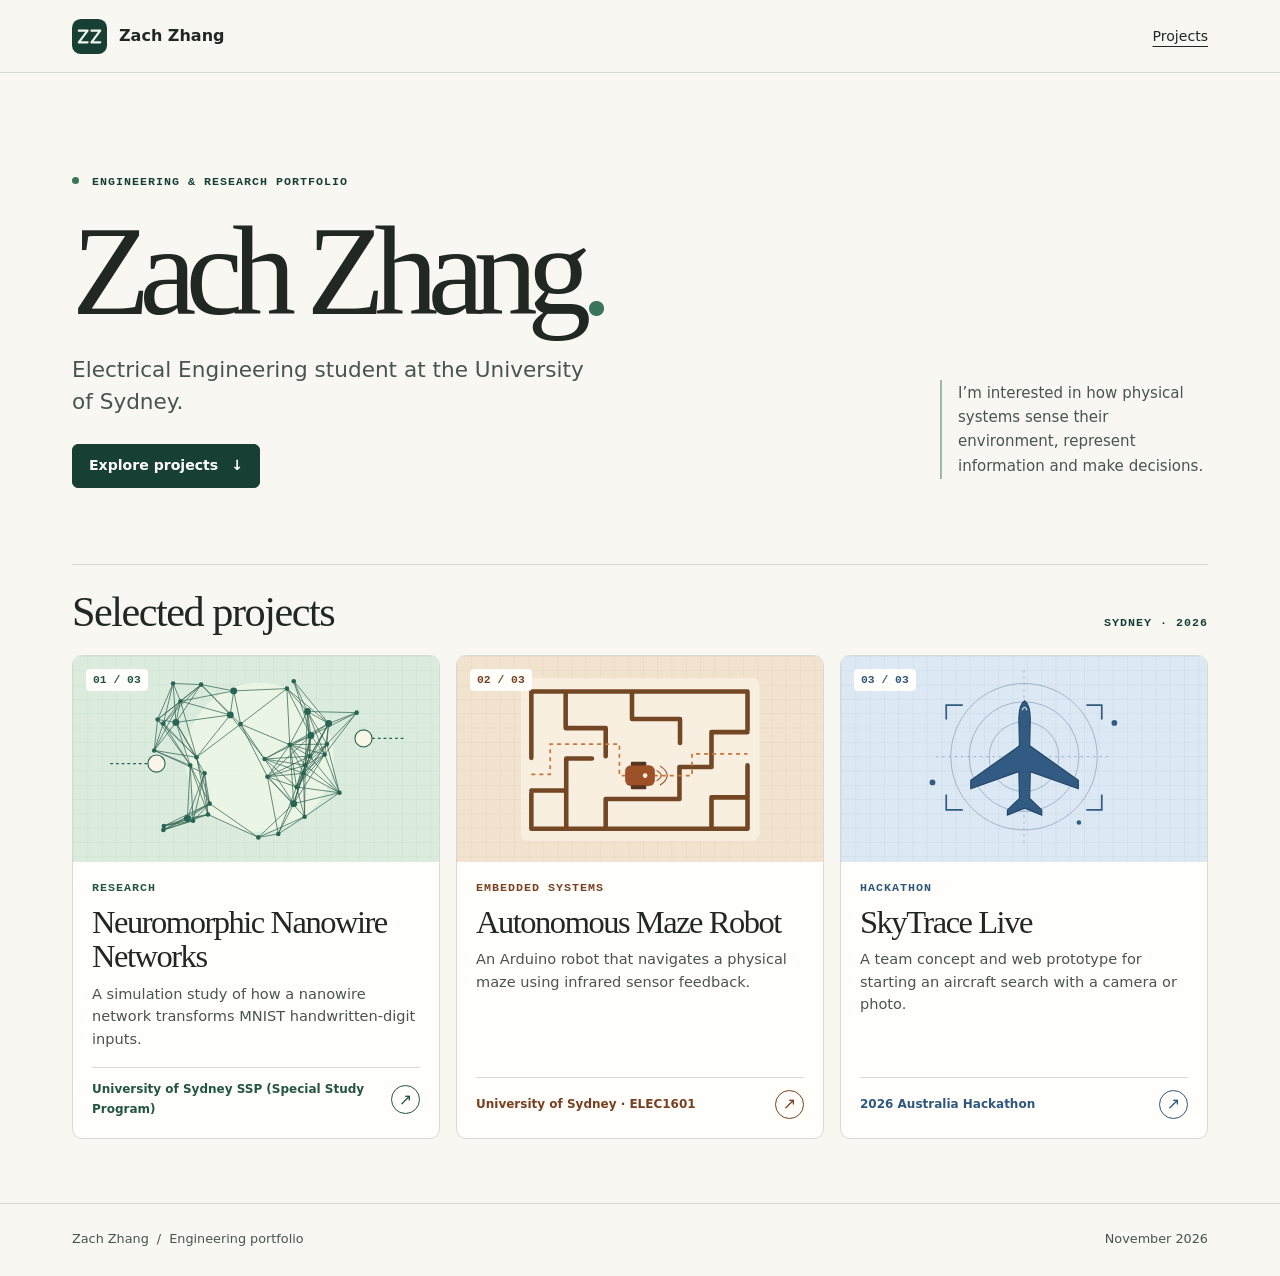
==== index.html @ 661b81e2 "Publish reviewed portfolio materials" ====
<!doctype html>
<html lang="en">
<head>
  <meta charset="utf-8">
  <meta name="viewport" content="width=device-width, initial-scale=1">
  <meta name="description" content="Selected research, embedded engineering and hackathon projects.">
  <title>Engineering &amp; Research Portfolio | Zach Zhang</title>
  <link rel="icon" href="assets/mark.svg" type="image/svg+xml">
  <link rel="stylesheet" href="assets/style.css">
</head>
<body>
  <a class="skip" href="#main">Skip to content</a>
  <header class="top"><div class="wrap bar">
    <a class="brand" href="index.html"><img src="assets/mark.svg" width="35" height="35" alt=""> Zach Zhang</a>
    <nav aria-label="Main navigation"><a href="index.html#work" aria-current="page">Projects</a></nav>
  </div></header>

  <main id="main" class="wrap">
    <section class="intro" aria-labelledby="intro-title"><div>
      <p class="eyebrow"><span class="dot"></span> Engineering &amp; research portfolio</p>
      <h1 id="intro-title">Zach Zhang<span class="period">.</span></h1>
      <p class="lead">Electrical Engineering student at the University of Sydney.</p>
      <div class="intro-links"><a class="button primary" href="#work">Explore projects <span aria-hidden="true">↓</span></a></div>
    </div><p class="intro-note">I’m interested in how physical systems sense their environment, represent information and make decisions.</p></section>
    <section id="work" class="work" aria-labelledby="work-title"><div class="section-top"><h2 id="work-title">Selected projects</h2><span class="eyebrow">Sydney · 2026</span></div><div class="cards"><a class="card nwn" href="nwn.html">
      <div class="card-art"><img src="assets/nwn.svg" alt="" width="640" height="360"><span class="card-index">01 / 03</span></div>
      <div class="card-copy"><p class="eyebrow">Research</p><h3>Neuromorphic Nanowire Networks</h3><p>A simulation study of how a nanowire network transforms MNIST handwritten-digit inputs.</p><div class="card-bottom"><span>University of Sydney SSP (Special Study Program)</span><span class="arrow" aria-hidden="true">↗</span></div></div>
    </a>
<a class="card robot" href="robot.html">
      <div class="card-art"><img src="assets/robot.svg" alt="" width="640" height="360"><span class="card-index">02 / 03</span></div>
      <div class="card-copy"><p class="eyebrow">Embedded systems</p><h3>Autonomous Maze Robot</h3><p>An Arduino robot that navigates a physical maze using infrared sensor feedback.</p><div class="card-bottom"><span>University of Sydney · ELEC1601</span><span class="arrow" aria-hidden="true">↗</span></div></div>
    </a>
<a class="card skytrace" href="skytrace.html">
      <div class="card-art"><img src="assets/skytrace.svg" alt="" width="640" height="360"><span class="card-index">03 / 03</span></div>
      <div class="card-copy"><p class="eyebrow">Hackathon</p><h3>SkyTrace Live</h3><p>A team concept and web prototype for starting an aircraft search with a camera or photo.</p><div class="card-bottom"><span>2026 Australia Hackathon</span><span class="arrow" aria-hidden="true">↗</span></div></div>
    </a></div></section>
  </main>
  <footer class="foot"><div class="wrap bar"><span>Zach Zhang <span class="quiet">/</span> Engineering portfolio</span><span class="foot-status">November 2026</span></div></footer>
</body>
</html>
---- assets/style.css ----
:root {
  color-scheme: light;
  --paper: #f8f7f2;
  --ink: #202821;
  --muted: #48554d;
  --line: #d5dbd2;
  --green: #173f34;
  --serif: Georgia, 'Times New Roman', serif;
  --sans: 'Segoe UI', system-ui, sans-serif;
  --mono: Consolas, 'SFMono-Regular', monospace;
}
*, *::before, *::after { box-sizing: border-box; }
html { scroll-behavior: smooth; }
body { margin: 0; color: var(--ink); background: var(--paper); font: 16px/1.6 var(--sans); }
a { color: inherit; }
a:focus-visible { outline: 3px solid #31654f; outline-offset: 4px; }
img { display: block; max-width: 100%; height: auto; }
h1, h2, h3, p, figure { margin: 0; }
h1, h2, h3 { font-family: var(--serif); line-height: 1.06; font-weight: 400; }
.wrap { width: min(1136px, 100% - 88px); margin-inline: auto; }
.bar { min-height: 72px; display: flex; align-items: center; justify-content: space-between; gap: 16px; }
.top { border-bottom: 1px solid var(--line); }
.brand { display: inline-flex; align-items: center; gap: 12px; text-decoration: none; font-weight: 650; white-space: nowrap; }
nav { display: flex; align-items: center; gap: 25px; font-size: .88rem; }
nav a { text-decoration: none; padding-block: 8px; }
nav a:hover, nav a[aria-current] { text-decoration: underline; text-underline-offset: 5px; }
.skip { position: fixed; z-index: 5; background: var(--green); color: #fff; padding: 8px 12px; top: -4em; left: 12px; }
.skip:focus { top: 12px; }
.intro { display: grid; grid-template-columns: minmax(0, 1fr) 268px; align-items: end; gap: 42px; padding-block: clamp(58px, 8vw, 112px) clamp(50px, 6vw, 84px); }
.eyebrow { text-transform: uppercase; letter-spacing: .085em; font: 650 .73rem/1.35 var(--mono); color: var(--accent, var(--green)); }
.dot { display: inline-block; margin-right: 5px; vertical-align: .1em; width: 7px; height: 7px; border-radius: 50%; background: #397657; }
.intro h1 { margin: 13px 0 14px; font-size: clamp(4rem, 10vw, 8.45rem); letter-spacing: -.083em; }
.period { color: #3b765c; }
.lead { font-size: clamp(1.1rem, 2vw, 1.35rem); line-height: 1.5; color: var(--muted); max-width: 38ch; }
.intro-note { border-left: 2px solid #9eb9a9; color: var(--muted); padding: 1px 0 1px 16px; max-width: 29ch; margin-bottom: 9px; font-size: .94rem; }
.intro-links { display: flex; flex-wrap: wrap; gap: 10px; margin-top: 25px; }
.button { min-height: 44px; display: inline-flex; gap: 13px; justify-content: center; align-items: center; padding: 8px 16px; border-radius: 6px; border: 1px solid var(--green); text-decoration: none; font-size: .88rem; font-weight: 650; }
.primary { background: var(--green); color: #fff; }
.primary:hover { background: #285848; }
.secondary { color: var(--green); }
.secondary:hover { background: #e7eee5; }
.work { border-top: 1px solid var(--line); padding-block: 25px 64px; scroll-margin-top: 16px; }
.section-top { display: flex; align-items: baseline; justify-content: space-between; gap: 12px; margin-bottom: 20px; }
.section-top h2 { font-size: clamp(1.8rem, 3.3vw, 2.7rem); letter-spacing: -.035em; }
.cards { display: grid; grid-template-columns: repeat(3, minmax(0, 1fr)); gap: 16px; }
.nwn { --accent: #225641; }
.robot { --accent: #784020; }
.skytrace { --accent: #2e577d; }
.card { display: flex; flex-direction: column; border: 1px solid var(--line); border-radius: 10px; text-decoration: none; background: #fffefa; transition: transform .17s ease, box-shadow .17s ease; }
.card:hover { transform: translateY(-4px); box-shadow: 0 9px 23px #253a2715; }
.card-art { position: relative; }
.card-art img { width: 100%; border-radius: 9px 9px 0 0; }
.card-index { position: absolute; top: 13px; left: 13px; border-radius: 4px; padding: 4px 7px; background: #fffefa; color: var(--accent); font: 650 .71rem/1.25 var(--mono); }
.card-copy { display: flex; flex-direction: column; flex: 1; padding: 19px; }
.card-copy h3 { font-size: clamp(1.5rem, 2.55vw, 2.03rem); letter-spacing: -.045em; margin-block: 8px 9px; }
.card-copy > p:not(.eyebrow) { color: var(--muted); font-size: .91rem; line-height: 1.55; margin-bottom: 17px; }
.card-bottom { border-top: 1px solid var(--line); padding-top: 12px; margin-top: auto; display: flex; align-items: center; justify-content: space-between; gap: 10px; color: var(--accent); font-size: .75rem; font-weight: 650; }
.arrow { display: grid; flex: 0 0 auto; place-items: center; width: 29px; height: 29px; border: 1px solid currentColor; border-radius: 50%; font: 1rem/1 var(--sans); }
.foot { border-top: 1px solid var(--line); color: var(--muted); font-size: .8rem; }
.quiet { margin-inline: 4px; }
.foot-status { text-align: right; }
.detail, .cv { padding-block: 31px 64px; }
.back { display: inline-flex; align-items: center; gap: 8px; font-size: .87rem; text-decoration: none; padding: 8px 0; color: var(--accent, var(--green)); }
.back:hover { text-decoration: underline; }
.detail-hero { display: grid; grid-template-columns: 1.1fr minmax(0, 1fr); gap: 46px; align-items: center; padding-block: 33px 46px; }
.detail-hero h1, .cv h1 { font-size: clamp(2.65rem, 6.5vw, 5.6rem); letter-spacing: -.062em; margin: 11px 0 15px; overflow-wrap: anywhere; }
.detail-hero figure img { border: 1px solid var(--line); border-radius: 10px; }
.detail-hero figcaption { font: .73rem/1.4 var(--mono); color: var(--muted); margin-top: 8px; }
.meta { display: flex; flex-wrap: wrap; gap: 7px; margin-top: 19px; }
.meta span { border-radius: 5px; padding: 4px 9px; border: 1px solid var(--line); font-size: .75rem; color: var(--accent); }
.detail-section { display: grid; grid-template-columns: minmax(140px, .38fr) 1fr; gap: 24px; border-top: 1px solid var(--line); padding-block: 27px; }
.detail-section > .eyebrow { margin-top: 7px; }
.detail-section h2, .cv h2 { font-size: clamp(1.55rem, 3.25vw, 2.35rem); letter-spacing: -.035em; margin-bottom: 10px; }
.detail-section div > p, .detail-section dd, .cv section p { color: var(--muted); max-width: 66ch; }
.research-figure { margin-top: 20px; }
.research-figure img { border: 1px solid var(--line); border-radius: 8px; }
.research-figure figcaption { margin-top: 7px; color: var(--muted); font-size: .85rem; }
.logbook-preview { margin-top: 15px; }
.logbook-preview summary { color: var(--accent); cursor: pointer; font-weight: 650; }
.logbook-preview img { width: min(100%, 440px); }
.research-code-heading { margin: 23px 0 8px; font-size: 1.35rem; }
.research-code { overflow-x: auto; padding: 15px; border: 1px solid var(--line); border-radius: 7px; background: #edf1eb; font: .88rem/1.6 var(--mono); }
.demo-actions { display: flex; gap: 10px; flex-wrap: wrap; margin-block: 14px; }
.demo-actions button { cursor: pointer; font-family: inherit; }
.demo-upload label { display: block; }
.demo-upload input { max-width: 100%; }
.demo-status { padding: 10px 14px; margin-block: 12px; border-left: 3px solid var(--accent); background: #edf1eb; }
.demo-credit { font-size: .84rem; }
.stages { display: grid; grid-template-columns: repeat(3, minmax(0, 1fr)); gap: 10px; margin-block: 15px 0; }
.stages > div { background: #fffaf2; border: 1px solid #e5dac8; border-radius: 6px; padding: 12px; }
.stages dt { font-weight: 650; color: var(--accent); }
.stages dd { margin: 4px 0 0; font-size: .88rem; }
.next { margin-top: 12px; padding: 17px 19px; border: 1px solid var(--line); border-radius: 7px; background: #fffefa; display: flex; align-items: center; justify-content: space-between; gap: 16px; text-decoration: none; }
.next:hover { border-color: var(--accent); }
.next strong { display: block; margin-top: 4px; font: 1.3rem/1.2 var(--serif); }
.cv { max-width: 870px; }
.cv-header { padding-block: 26px 31px; }
.cv-header h1 { font-size: clamp(2.75rem, 6.5vw, 5.25rem); }
.cv section { border-top: 1px solid var(--line); padding: 21px 0 23px; }
.cv-row { display: flex; justify-content: space-between; align-items: baseline; gap: 16px; padding-top: 10px; }
.cv-row h3 { font-size: 1.2rem; margin-bottom: 4px; }
.cv-row h3 a { text-decoration-thickness: 1px; text-underline-offset: 3px; }
.cv-row > span { white-space: nowrap; font-size: .79rem; color: var(--muted); }
.cv-results { margin: 0; padding: 0; list-style: none; }
.cv-results li { display: flex; justify-content: space-between; gap: 8px; padding-block: 3px; }
.cv-results strong { white-space: nowrap; }
@media (max-width: 875px) {
  .wrap { width: min(1136px, 100% - 54px); }
  .intro { grid-template-columns: 1fr minmax(170px, 29%); gap: 20px; }
  .card-copy { padding: 14px; }
  .detail-hero { gap: 24px; }
}
@media (max-width: 660px) {
  .wrap { width: calc(100% - 36px); }
  .bar { min-height: 62px; }
  nav { gap: 15px; }
  .intro, .cards, .detail-hero, .detail-section, .stages { grid-template-columns: 1fr; }
  .intro { gap: 23px; padding-block: 47px 35px; }
  .intro h1 { font-size: clamp(3.15rem, 13vw, 5.8rem); }
  .intro-note { max-width: 38ch; margin: 0; }
  .card-copy h3 { font-size: 1.85rem; }
  .card-art img { aspect-ratio: 1.95; object-fit: cover; }
  .detail-hero { gap: 23px; padding-block: 23px 28px; }
  .detail-section { gap: 8px; padding-block: 20px; }
  .detail-section > .eyebrow { margin-top: 0; }
  .cv-row { flex-direction: column; gap: 4px; padding-top: 12px; }
}
@media (prefers-reduced-motion: reduce) { *, *::before, *::after { transition: none !important; scroll-behavior: auto !important; } }
@media print {
  @page { size: A4; margin: 16mm; }
  body { background: #fff; color: #000; font-size: 10.5pt; }
  .top, .foot, .skip, .cv > .back { display: none; }
  .wrap { width: 100%; }
  .cv { max-width: none; padding: 0; }
  .cv-header { padding: 0 0 12px; }
  .cv h1 { font-size: 31pt; }
  .cv h2 { font-size: 17pt; }
  .cv .lead { font-size: 12pt; }
  .cv section { padding: 10px 0; break-inside: avoid; }
  .cv-row { display: flex; flex-direction: row; }
}
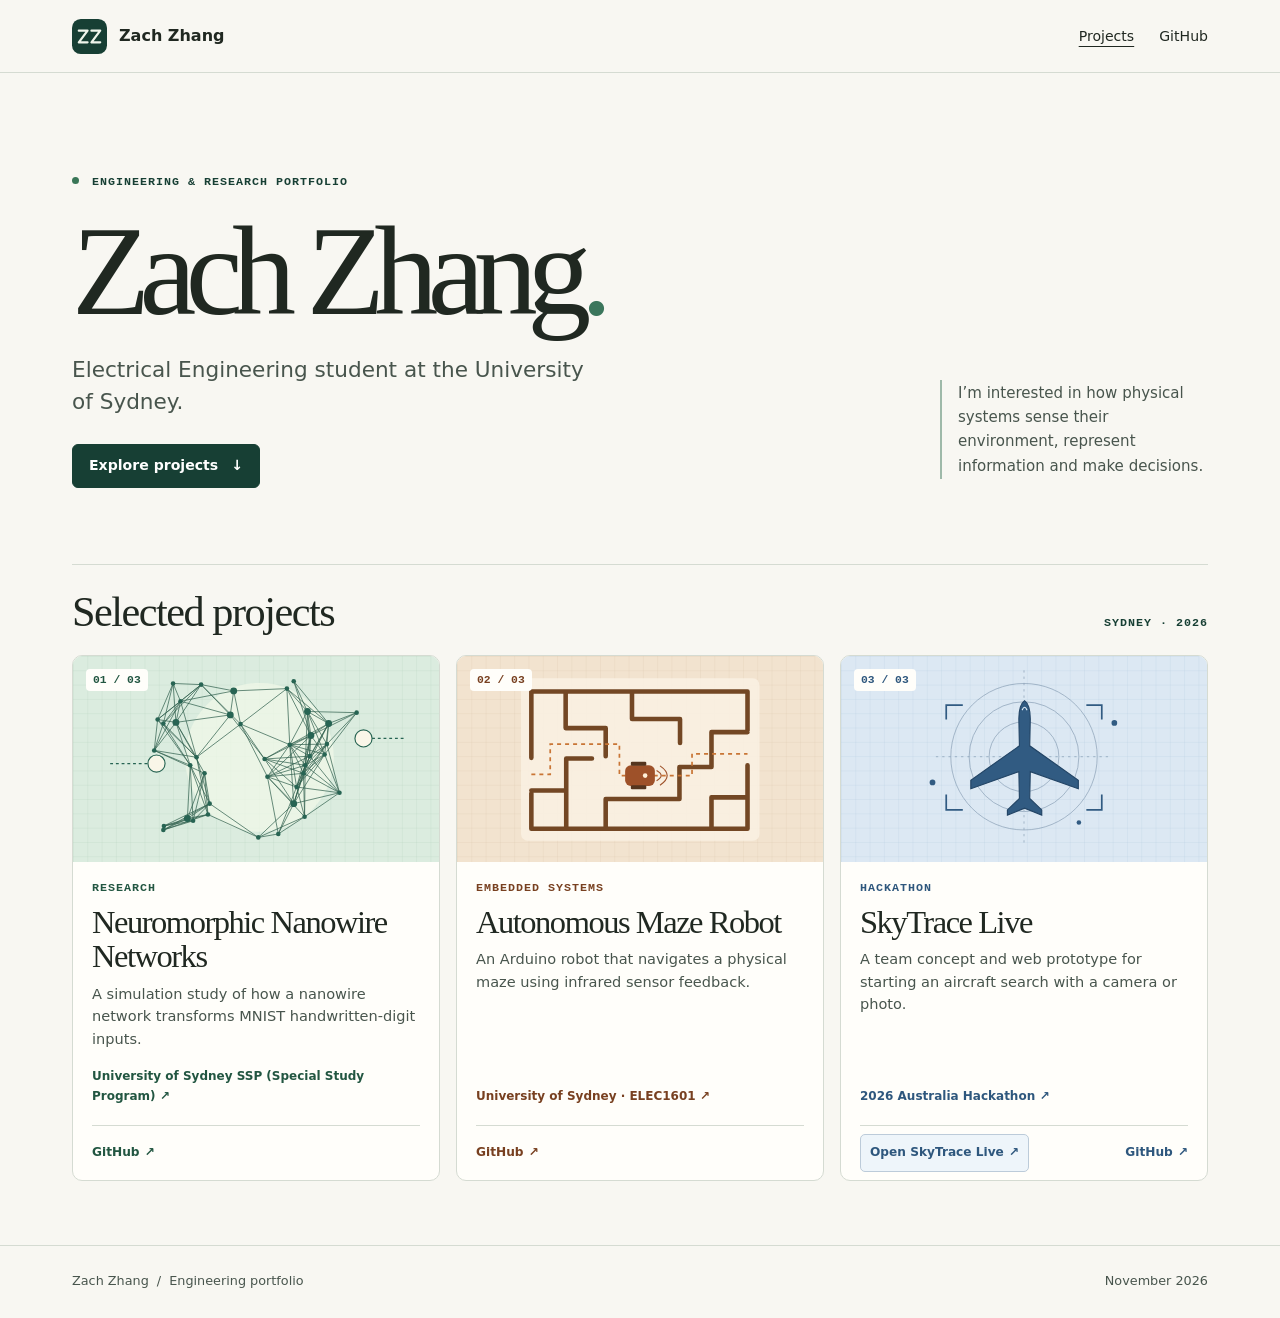
==== commit 65dfcda8: "Improve portfolio navigation and project links" ====
--- a/index.html
+++ b/index.html
@@ -12,7 +12,7 @@
   <a class="skip" href="#main">Skip to content</a>
   <header class="top"><div class="wrap bar">
     <a class="brand" href="index.html"><img src="assets/mark.svg" width="35" height="35" alt=""> Zach Zhang</a>
-    <nav aria-label="Main navigation"><a href="index.html#work" aria-current="page">Projects</a></nav>
+    <nav aria-label="Main navigation"><a href="index.html#work" aria-current="page">Projects</a><a href="https://github.com/zchenrui712-cell">GitHub</a></nav>
   </div></header>
 
   <main id="main" class="wrap">
@@ -22,18 +22,27 @@
       <p class="lead">Electrical Engineering student at the University of Sydney.</p>
       <div class="intro-links"><a class="button primary" href="#work">Explore projects <span aria-hidden="true">↓</span></a></div>
     </div><p class="intro-note">I’m interested in how physical systems sense their environment, represent information and make decisions.</p></section>
-    <section id="work" class="work" aria-labelledby="work-title"><div class="section-top"><h2 id="work-title">Selected projects</h2><span class="eyebrow">Sydney · 2026</span></div><div class="cards"><a class="card nwn" href="nwn.html">
-      <div class="card-art"><img src="assets/nwn.svg" alt="" width="640" height="360"><span class="card-index">01 / 03</span></div>
-      <div class="card-copy"><p class="eyebrow">Research</p><h3>Neuromorphic Nanowire Networks</h3><p>A simulation study of how a nanowire network transforms MNIST handwritten-digit inputs.</p><div class="card-bottom"><span>University of Sydney SSP (Special Study Program)</span><span class="arrow" aria-hidden="true">↗</span></div></div>
-    </a>
-<a class="card robot" href="robot.html">
-      <div class="card-art"><img src="assets/robot.svg" alt="" width="640" height="360"><span class="card-index">02 / 03</span></div>
-      <div class="card-copy"><p class="eyebrow">Embedded systems</p><h3>Autonomous Maze Robot</h3><p>An Arduino robot that navigates a physical maze using infrared sensor feedback.</p><div class="card-bottom"><span>University of Sydney · ELEC1601</span><span class="arrow" aria-hidden="true">↗</span></div></div>
-    </a>
-<a class="card skytrace" href="skytrace.html">
-      <div class="card-art"><img src="assets/skytrace.svg" alt="" width="640" height="360"><span class="card-index">03 / 03</span></div>
-      <div class="card-copy"><p class="eyebrow">Hackathon</p><h3>SkyTrace Live</h3><p>A team concept and web prototype for starting an aircraft search with a camera or photo.</p><div class="card-bottom"><span>2026 Australia Hackathon</span><span class="arrow" aria-hidden="true">↗</span></div></div>
-    </a></div></section>
+    <section id="work" class="work" aria-labelledby="work-title"><div class="section-top"><h2 id="work-title">Selected projects</h2><span class="eyebrow">Sydney · 2026</span></div><div class="cards"><article class="card nwn">
+      <a class="card-overview" href="nwn.html">
+        <div class="card-art"><img src="assets/nwn.svg" alt="" width="640" height="360"><span class="card-index">01 / 03</span></div>
+        <div class="card-copy"><p class="eyebrow">Research</p><h3>Neuromorphic Nanowire Networks</h3><p>A simulation study of how a nanowire network transforms MNIST handwritten-digit inputs.</p><span class="card-tag">University of Sydney SSP (Special Study Program) <span aria-hidden="true">↗</span></span></div>
+      </a>
+      <div class="card-actions"><a href="https://github.com/zchenrui712-cell/nwn-ssp" aria-label="Neuromorphic Nanowire Networks on GitHub">GitHub <span aria-hidden="true">↗</span></a></div>
+    </article>
+<article class="card robot">
+      <a class="card-overview" href="robot.html">
+        <div class="card-art"><img src="assets/robot.svg" alt="" width="640" height="360"><span class="card-index">02 / 03</span></div>
+        <div class="card-copy"><p class="eyebrow">Embedded systems</p><h3>Autonomous Maze Robot</h3><p>An Arduino robot that navigates a physical maze using infrared sensor feedback.</p><span class="card-tag">University of Sydney · ELEC1601 <span aria-hidden="true">↗</span></span></div>
+      </a>
+      <div class="card-actions"><a href="https://github.com/zchenrui712-cell/elec1601-maze-robot" aria-label="Autonomous Maze Robot on GitHub">GitHub <span aria-hidden="true">↗</span></a></div>
+    </article>
+<article class="card skytrace">
+      <a class="card-overview" href="skytrace.html">
+        <div class="card-art"><img src="assets/skytrace.svg" alt="" width="640" height="360"><span class="card-index">03 / 03</span></div>
+        <div class="card-copy"><p class="eyebrow">Hackathon</p><h3>SkyTrace Live</h3><p>A team concept and web prototype for starting an aircraft search with a camera or photo.</p><span class="card-tag">2026 Australia Hackathon <span aria-hidden="true">↗</span></span></div>
+      </a>
+      <div class="card-actions"><a class="card-demo" href="skytrace-live/">Open SkyTrace Live <span aria-hidden="true">↗</span></a><a href="https://github.com/zchenrui712-cell/skytrace-live" aria-label="SkyTrace Live on GitHub">GitHub <span aria-hidden="true">↗</span></a></div>
+    </article></div></section>
   </main>
   <footer class="foot"><div class="wrap bar"><span>Zach Zhang <span class="quiet">/</span> Engineering portfolio</span><span class="foot-status">November 2026</span></div></footer>
 </body>
--- a/assets/style.css
+++ b/assets/style.css
@@ -46,15 +46,21 @@
 .nwn { --accent: #225641; }
 .robot { --accent: #784020; }
 .skytrace { --accent: #2e577d; }
-.card { display: flex; flex-direction: column; border: 1px solid var(--line); border-radius: 10px; text-decoration: none; background: #fffefa; transition: transform .17s ease, box-shadow .17s ease; }
-.card:hover { transform: translateY(-4px); box-shadow: 0 9px 23px #253a2715; }
+.card { display: flex; flex-direction: column; min-width: 0; border: 1px solid var(--line); border-radius: 10px; background: #fffefa; transition: transform .17s ease, box-shadow .17s ease; }
+.card:hover, .card:focus-within { transform: translateY(-4px); box-shadow: 0 9px 23px #253a2715; }
+.card-overview { display: flex; flex: 1; flex-direction: column; text-decoration: none; border-radius: 9px 9px 0 0; }
+.card-overview:hover h3 { text-decoration: underline; text-decoration-thickness: 1px; text-underline-offset: 4px; }
 .card-art { position: relative; }
 .card-art img { width: 100%; border-radius: 9px 9px 0 0; }
 .card-index { position: absolute; top: 13px; left: 13px; border-radius: 4px; padding: 4px 7px; background: #fffefa; color: var(--accent); font: 650 .71rem/1.25 var(--mono); }
 .card-copy { display: flex; flex-direction: column; flex: 1; padding: 19px; }
 .card-copy h3 { font-size: clamp(1.5rem, 2.55vw, 2.03rem); letter-spacing: -.045em; margin-block: 8px 9px; }
 .card-copy > p:not(.eyebrow) { color: var(--muted); font-size: .91rem; line-height: 1.55; margin-bottom: 17px; }
-.card-bottom { border-top: 1px solid var(--line); padding-top: 12px; margin-top: auto; display: flex; align-items: center; justify-content: space-between; gap: 10px; color: var(--accent); font-size: .75rem; font-weight: 650; }
+.card-tag { margin-top: auto; color: var(--accent); font-size: .75rem; font-weight: 650; }
+.card-actions { display: flex; flex-wrap: wrap; gap: 6px 10px; align-items: center; justify-content: space-between; margin-inline: 19px; padding-block: 8px; border-top: 1px solid var(--line); color: var(--accent); font-size: .76rem; font-weight: 650; }
+.card-actions a { display: inline-flex; min-height: 38px; align-items: center; gap: 5px; text-decoration: none; }
+.card-actions a:hover { text-decoration: underline; text-underline-offset: 3px; }
+.card-actions .card-demo { padding-inline: 9px; border: 1px solid #bccbd9; border-radius: 5px; background: #eef5fa; }
 .arrow { display: grid; flex: 0 0 auto; place-items: center; width: 29px; height: 29px; border: 1px solid currentColor; border-radius: 50%; font: 1rem/1 var(--sans); }
 .foot { border-top: 1px solid var(--line); color: var(--muted); font-size: .8rem; }
 .quiet { margin-inline: 4px; }
@@ -69,6 +75,7 @@
 .meta { display: flex; flex-wrap: wrap; gap: 7px; margin-top: 19px; }
 .meta span { border-radius: 5px; padding: 4px 9px; border: 1px solid var(--line); font-size: .75rem; color: var(--accent); }
 .detail-section { display: grid; grid-template-columns: minmax(140px, .38fr) 1fr; gap: 24px; border-top: 1px solid var(--line); padding-block: 27px; }
+.detail-section > div { min-width: 0; }
 .detail-section > .eyebrow { margin-top: 7px; }
 .detail-section h2, .cv h2 { font-size: clamp(1.55rem, 3.25vw, 2.35rem); letter-spacing: -.035em; margin-bottom: 10px; }
 .detail-section div > p, .detail-section dd, .cv section p { color: var(--muted); max-width: 66ch; }
@@ -108,6 +115,7 @@
   .wrap { width: min(1136px, 100% - 54px); }
   .intro { grid-template-columns: 1fr minmax(170px, 29%); gap: 20px; }
   .card-copy { padding: 14px; }
+  .card-actions { margin-inline: 14px; }
   .detail-hero { gap: 24px; }
 }
 @media (max-width: 660px) {
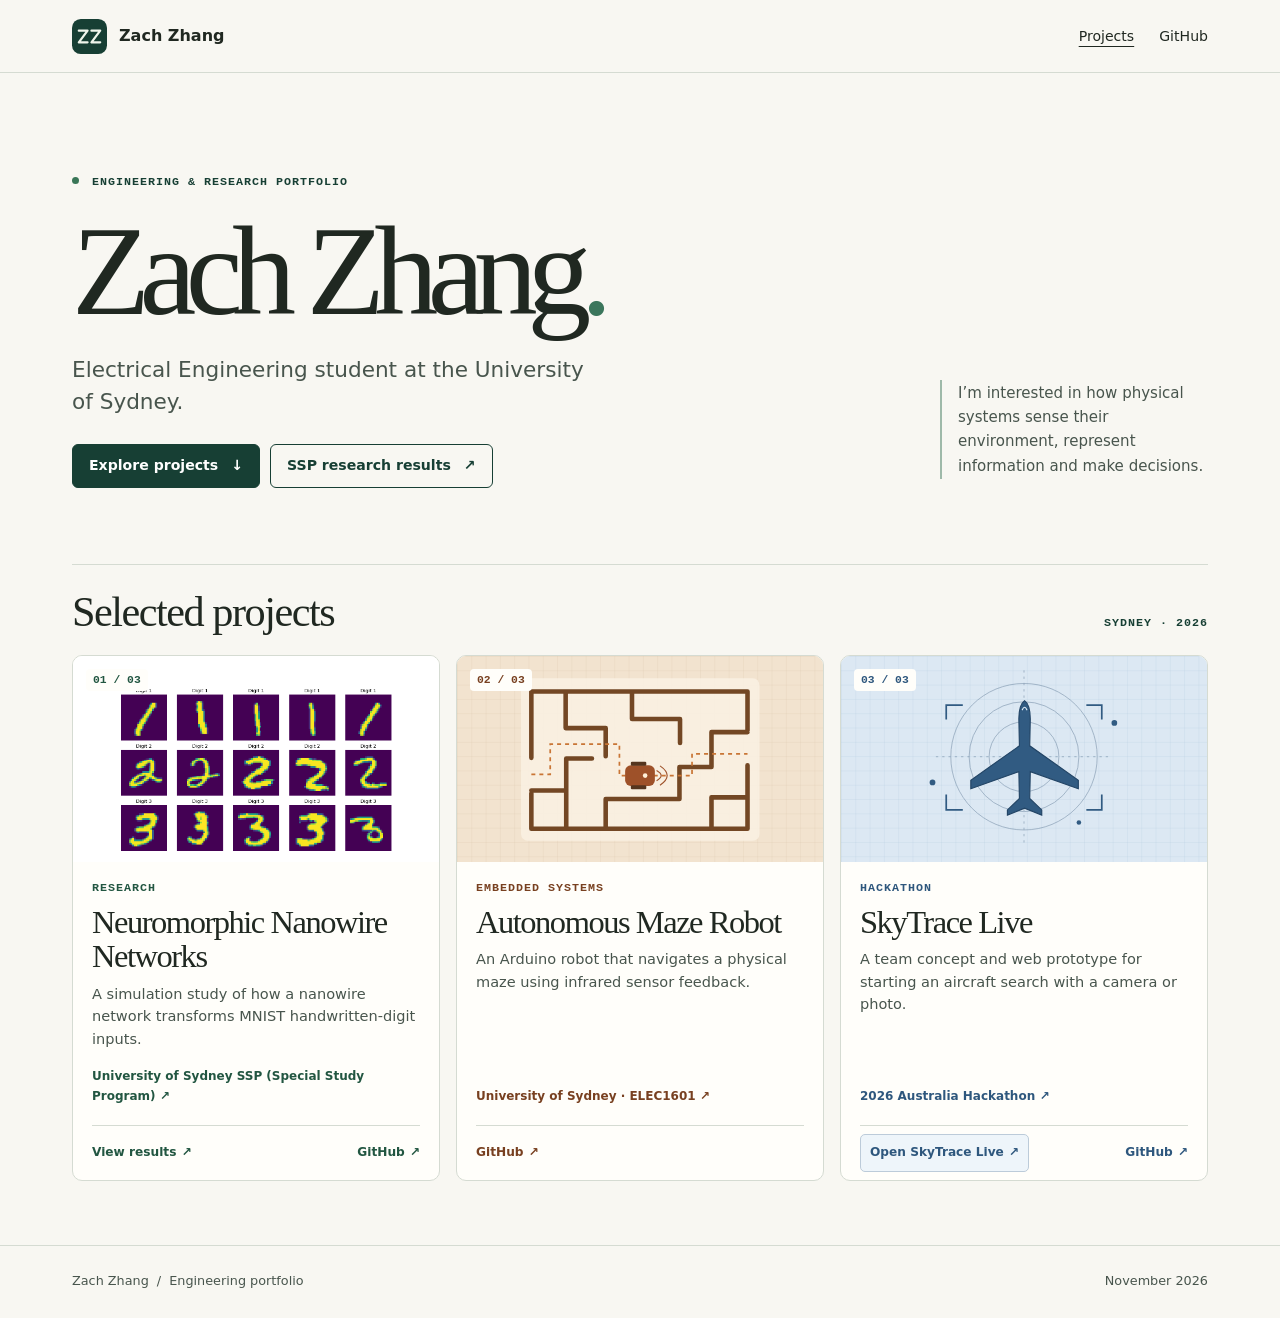
==== commit 13e45ee0: "Make SSP research figures easier to find" ====
--- a/index.html
+++ b/index.html
@@ -6,7 +6,7 @@
   <meta name="description" content="Selected research, embedded engineering and hackathon projects.">
   <title>Engineering &amp; Research Portfolio | Zach Zhang</title>
   <link rel="icon" href="assets/mark.svg" type="image/svg+xml">
-  <link rel="stylesheet" href="assets/style.css">
+  <link rel="stylesheet" href="assets/style.css?v=ssp-preview">
 </head>
 <body>
   <a class="skip" href="#main">Skip to content</a>
@@ -20,14 +20,17 @@
       <p class="eyebrow"><span class="dot"></span> Engineering &amp; research portfolio</p>
       <h1 id="intro-title">Zach Zhang<span class="period">.</span></h1>
       <p class="lead">Electrical Engineering student at the University of Sydney.</p>
-      <div class="intro-links"><a class="button primary" href="#work">Explore projects <span aria-hidden="true">↓</span></a></div>
+      <div class="intro-links">
+        <a class="button primary" href="#work">Explore projects <span aria-hidden="true">↓</span></a>
+        <a class="button secondary" href="nwn.html#results">SSP research results <span aria-hidden="true">↗</span></a>
+      </div>
     </div><p class="intro-note">I’m interested in how physical systems sense their environment, represent information and make decisions.</p></section>
     <section id="work" class="work" aria-labelledby="work-title"><div class="section-top"><h2 id="work-title">Selected projects</h2><span class="eyebrow">Sydney · 2026</span></div><div class="cards"><article class="card nwn">
       <a class="card-overview" href="nwn.html">
-        <div class="card-art"><img src="assets/nwn.svg" alt="" width="640" height="360"><span class="card-index">01 / 03</span></div>
+        <div class="card-art card-art-samples"><img src="assets/research/mnist-pilot-inputs.png" alt="MNIST samples from the 15-image pilot study" width="969" height="591"><span class="card-index">01 / 03</span></div>
         <div class="card-copy"><p class="eyebrow">Research</p><h3>Neuromorphic Nanowire Networks</h3><p>A simulation study of how a nanowire network transforms MNIST handwritten-digit inputs.</p><span class="card-tag">University of Sydney SSP (Special Study Program) <span aria-hidden="true">↗</span></span></div>
       </a>
-      <div class="card-actions"><a href="https://github.com/zchenrui712-cell/nwn-ssp" aria-label="Neuromorphic Nanowire Networks on GitHub">GitHub <span aria-hidden="true">↗</span></a></div>
+      <div class="card-actions"><a href="nwn.html#results">View results <span aria-hidden="true">↗</span></a><a href="https://github.com/zchenrui712-cell/nwn-ssp" aria-label="Neuromorphic Nanowire Networks on GitHub">GitHub <span aria-hidden="true">↗</span></a></div>
     </article>
 <article class="card robot">
       <a class="card-overview" href="robot.html">
--- a/assets/style.css
+++ b/assets/style.css
@@ -52,6 +52,7 @@
 .card-overview:hover h3 { text-decoration: underline; text-decoration-thickness: 1px; text-underline-offset: 4px; }
 .card-art { position: relative; }
 .card-art img { width: 100%; border-radius: 9px 9px 0 0; }
+.card-art-samples img { aspect-ratio: 16 / 9; object-fit: contain; padding: 30px 10px 8px; background: #fff; }
 .card-index { position: absolute; top: 13px; left: 13px; border-radius: 4px; padding: 4px 7px; background: #fffefa; color: var(--accent); font: 650 .71rem/1.25 var(--mono); }
 .card-copy { display: flex; flex-direction: column; flex: 1; padding: 19px; }
 .card-copy h3 { font-size: clamp(1.5rem, 2.55vw, 2.03rem); letter-spacing: -.045em; margin-block: 8px 9px; }
@@ -82,6 +83,7 @@
 .research-figure { margin-top: 20px; }
 .research-figure img { border: 1px solid var(--line); border-radius: 8px; }
 .research-figure figcaption { margin-top: 7px; color: var(--muted); font-size: .85rem; }
+.research-figures { display: grid; grid-template-columns: repeat(auto-fit, minmax(min(100%, 250px), 1fr)); gap: 0 16px; }
 .logbook-preview { margin-top: 15px; }
 .logbook-preview summary { color: var(--accent); cursor: pointer; font-weight: 650; }
 .logbook-preview img { width: min(100%, 440px); }
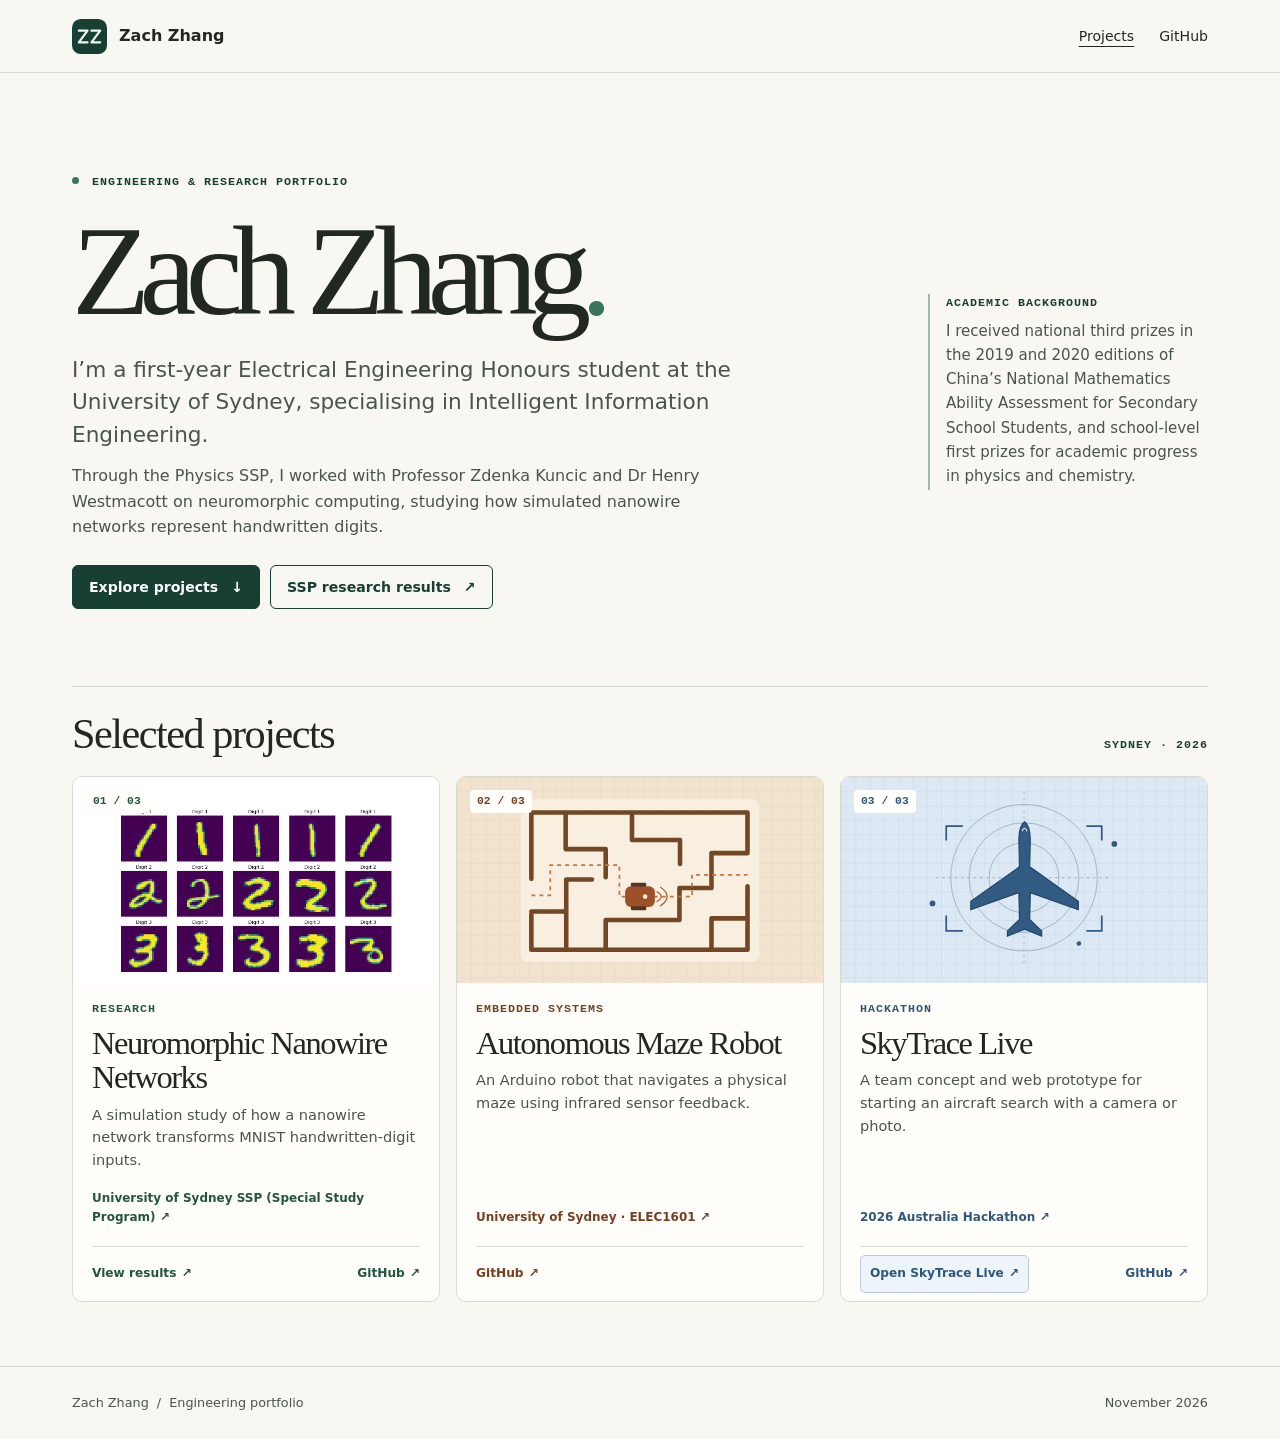
==== commit ed6072ee: "Add academic introduction and SSP method figures" ====
--- a/index.html
+++ b/index.html
@@ -3,10 +3,10 @@
 <head>
   <meta charset="utf-8">
   <meta name="viewport" content="width=device-width, initial-scale=1">
-  <meta name="description" content="Selected research, embedded engineering and hackathon projects.">
+  <meta name="description" content="Zach Zhang, a University of Sydney Electrical Engineering Honours student. Projects in neuromorphic computing, embedded systems and aircraft identification.">
   <title>Engineering &amp; Research Portfolio | Zach Zhang</title>
   <link rel="icon" href="assets/mark.svg" type="image/svg+xml">
-  <link rel="stylesheet" href="assets/style.css?v=ssp-preview">
+  <link rel="stylesheet" href="assets/style.css?v=academic-profile">
 </head>
 <body>
   <a class="skip" href="#main">Skip to content</a>
@@ -19,12 +19,17 @@
     <section class="intro" aria-labelledby="intro-title"><div>
       <p class="eyebrow"><span class="dot"></span> Engineering &amp; research portfolio</p>
       <h1 id="intro-title">Zach Zhang<span class="period">.</span></h1>
-      <p class="lead">Electrical Engineering student at the University of Sydney.</p>
+      <p class="lead">I’m a first-year Electrical Engineering Honours student at the University of Sydney, specialising in Intelligent Information Engineering.</p>
+      <p class="intro-summary">Through the Physics SSP, I worked with Professor Zdenka Kuncic and Dr Henry Westmacott on neuromorphic computing, studying how simulated nanowire networks represent handwritten digits.</p>
       <div class="intro-links">
         <a class="button primary" href="#work">Explore projects <span aria-hidden="true">↓</span></a>
         <a class="button secondary" href="nwn.html#results">SSP research results <span aria-hidden="true">↗</span></a>
       </div>
-    </div><p class="intro-note">I’m interested in how physical systems sense their environment, represent information and make decisions.</p></section>
+    </div>
+    <aside class="intro-note" aria-labelledby="background-title">
+      <h2 class="eyebrow" id="background-title">Academic background</h2>
+      <p>I received national third prizes in the 2019 and 2020 editions of China’s National Mathematics Ability Assessment for Secondary School Students, and school-level first prizes for academic progress in physics and chemistry.</p>
+    </aside></section>
     <section id="work" class="work" aria-labelledby="work-title"><div class="section-top"><h2 id="work-title">Selected projects</h2><span class="eyebrow">Sydney · 2026</span></div><div class="cards"><article class="card nwn">
       <a class="card-overview" href="nwn.html">
         <div class="card-art card-art-samples"><img src="assets/research/mnist-pilot-inputs.png" alt="MNIST samples from the 15-image pilot study" width="969" height="591"><span class="card-index">01 / 03</span></div>
--- a/assets/style.css
+++ b/assets/style.css
@@ -26,13 +26,16 @@
 nav a:hover, nav a[aria-current] { text-decoration: underline; text-underline-offset: 5px; }
 .skip { position: fixed; z-index: 5; background: var(--green); color: #fff; padding: 8px 12px; top: -4em; left: 12px; }
 .skip:focus { top: 12px; }
-.intro { display: grid; grid-template-columns: minmax(0, 1fr) 268px; align-items: end; gap: 42px; padding-block: clamp(58px, 8vw, 112px) clamp(50px, 6vw, 84px); }
+.intro { display: grid; grid-template-columns: minmax(0, 1fr) 280px; align-items: center; gap: 42px; padding-block: clamp(58px, 8vw, 112px) clamp(50px, 6vw, 84px); }
 .eyebrow { text-transform: uppercase; letter-spacing: .085em; font: 650 .73rem/1.35 var(--mono); color: var(--accent, var(--green)); }
 .dot { display: inline-block; margin-right: 5px; vertical-align: .1em; width: 7px; height: 7px; border-radius: 50%; background: #397657; }
 .intro h1 { margin: 13px 0 14px; font-size: clamp(4rem, 10vw, 8.45rem); letter-spacing: -.083em; }
 .period { color: #3b765c; }
 .lead { font-size: clamp(1.1rem, 2vw, 1.35rem); line-height: 1.5; color: var(--muted); max-width: 38ch; }
-.intro-note { border-left: 2px solid #9eb9a9; color: var(--muted); padding: 1px 0 1px 16px; max-width: 29ch; margin-bottom: 9px; font-size: .94rem; }
+.intro .lead { max-width: 52ch; }
+.intro-summary { color: var(--muted); max-width: 62ch; margin-top: 12px; }
+.intro-note { border-left: 2px solid #9eb9a9; color: var(--muted); padding: 2px 0 2px 16px; font-size: .94rem; }
+.intro-note h2 { margin-bottom: 7px; }
 .intro-links { display: flex; flex-wrap: wrap; gap: 10px; margin-top: 25px; }
 .button { min-height: 44px; display: inline-flex; gap: 13px; justify-content: center; align-items: center; padding: 8px 16px; border-radius: 6px; border: 1px solid var(--green); text-decoration: none; font-size: .88rem; font-weight: 650; }
 .primary { background: var(--green); color: #fff; }
@@ -130,6 +133,7 @@
   .intro-note { max-width: 38ch; margin: 0; }
   .card-copy h3 { font-size: 1.85rem; }
   .card-art img { aspect-ratio: 1.95; object-fit: cover; }
+  .card-art-samples img { object-fit: contain; }
   .detail-hero { gap: 23px; padding-block: 23px 28px; }
   .detail-section { gap: 8px; padding-block: 20px; }
   .detail-section > .eyebrow { margin-top: 0; }
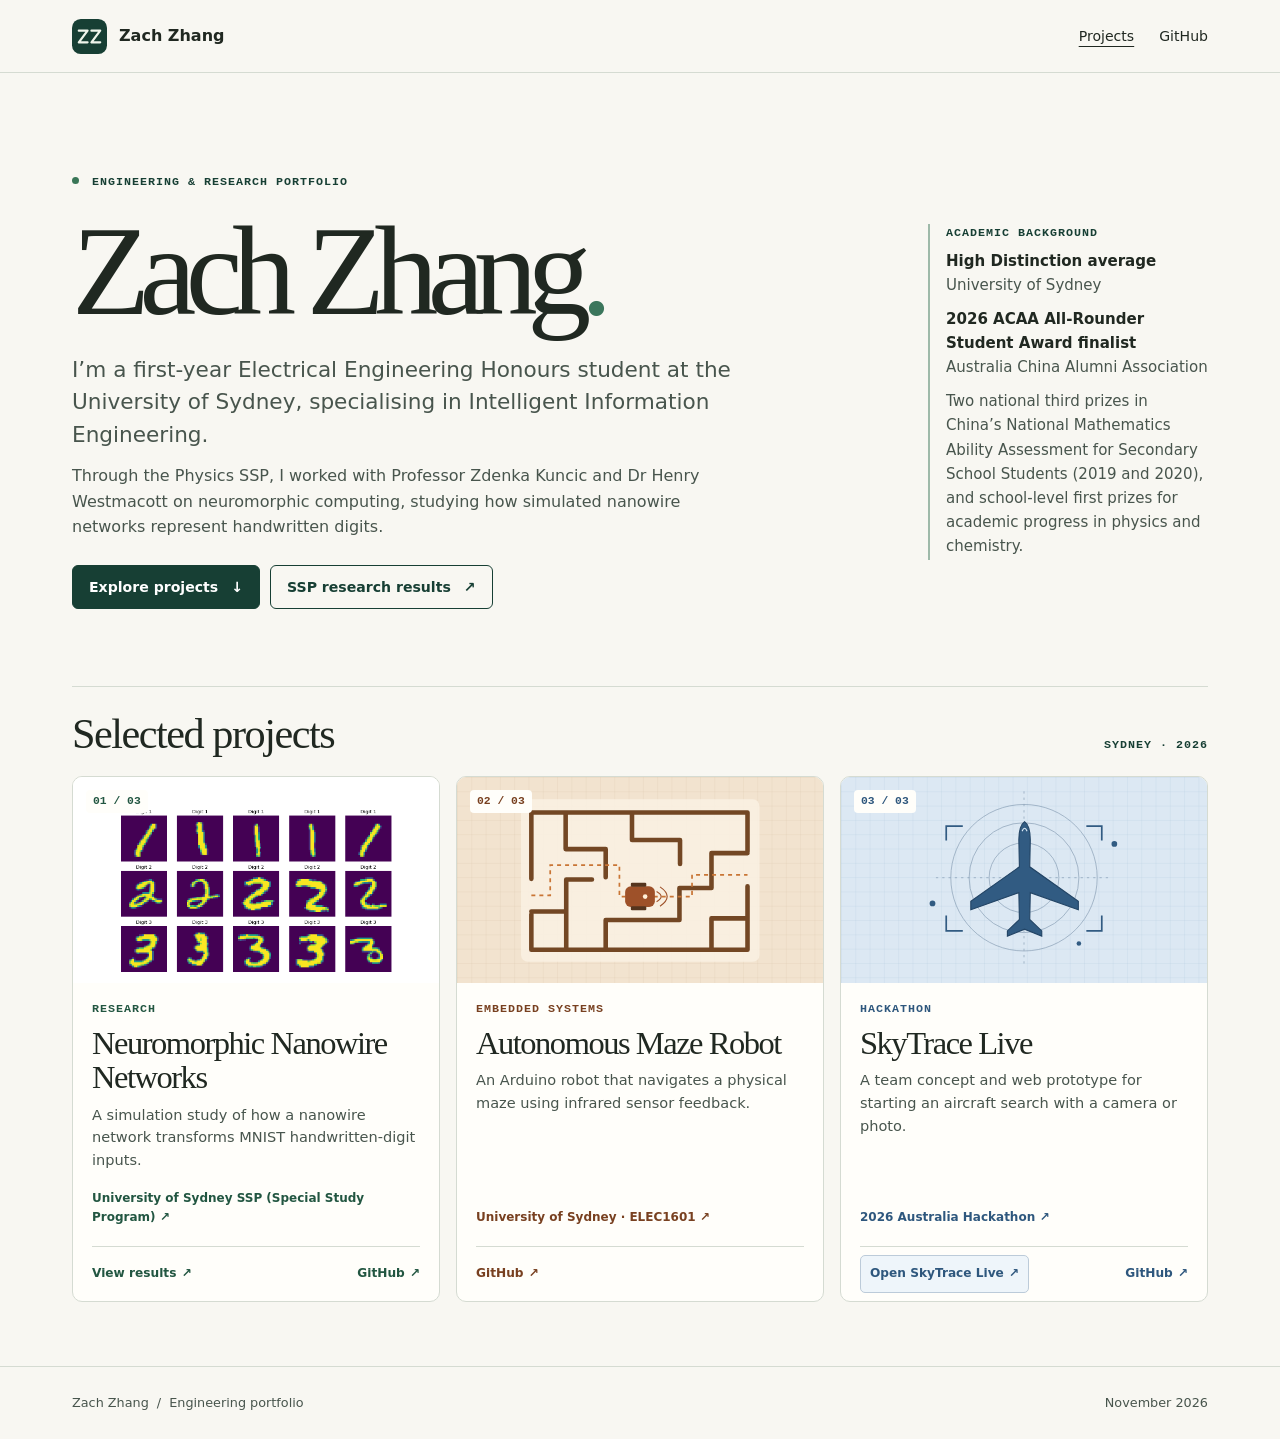
==== commit d4a8fcd7: "Show HD average and ACAA finalist recognition" ====
--- a/index.html
+++ b/index.html
@@ -6,7 +6,7 @@
   <meta name="description" content="Zach Zhang, a University of Sydney Electrical Engineering Honours student. Projects in neuromorphic computing, embedded systems and aircraft identification.">
   <title>Engineering &amp; Research Portfolio | Zach Zhang</title>
   <link rel="icon" href="assets/mark.svg" type="image/svg+xml">
-  <link rel="stylesheet" href="assets/style.css?v=academic-profile">
+  <link rel="stylesheet" href="assets/style.css?v=academic-highlights">
 </head>
 <body>
   <a class="skip" href="#main">Skip to content</a>
@@ -28,7 +28,11 @@
     </div>
     <aside class="intro-note" aria-labelledby="background-title">
       <h2 class="eyebrow" id="background-title">Academic background</h2>
-      <p>I received national third prizes in the 2019 and 2020 editions of China’s National Mathematics Ability Assessment for Secondary School Students, and school-level first prizes for academic progress in physics and chemistry.</p>
+      <ul class="academic-highlights">
+        <li><strong>High Distinction average</strong><br>University of Sydney</li>
+        <li><strong>2026 ACAA All-Rounder Student Award finalist</strong><br>Australia China Alumni Association</li>
+        <li>Two national third prizes in China’s National Mathematics Ability Assessment for Secondary School Students (2019 and 2020), and school-level first prizes for academic progress in physics and chemistry.</li>
+      </ul>
     </aside></section>
     <section id="work" class="work" aria-labelledby="work-title"><div class="section-top"><h2 id="work-title">Selected projects</h2><span class="eyebrow">Sydney · 2026</span></div><div class="cards"><article class="card nwn">
       <a class="card-overview" href="nwn.html">
--- a/assets/style.css
+++ b/assets/style.css
@@ -36,6 +36,8 @@
 .intro-summary { color: var(--muted); max-width: 62ch; margin-top: 12px; }
 .intro-note { border-left: 2px solid #9eb9a9; color: var(--muted); padding: 2px 0 2px 16px; font-size: .94rem; }
 .intro-note h2 { margin-bottom: 7px; }
+.academic-highlights { display: grid; gap: 10px; margin: 0; padding: 0; list-style: none; }
+.academic-highlights strong { color: var(--ink); }
 .intro-links { display: flex; flex-wrap: wrap; gap: 10px; margin-top: 25px; }
 .button { min-height: 44px; display: inline-flex; gap: 13px; justify-content: center; align-items: center; padding: 8px 16px; border-radius: 6px; border: 1px solid var(--green); text-decoration: none; font-size: .88rem; font-weight: 650; }
 .primary { background: var(--green); color: #fff; }
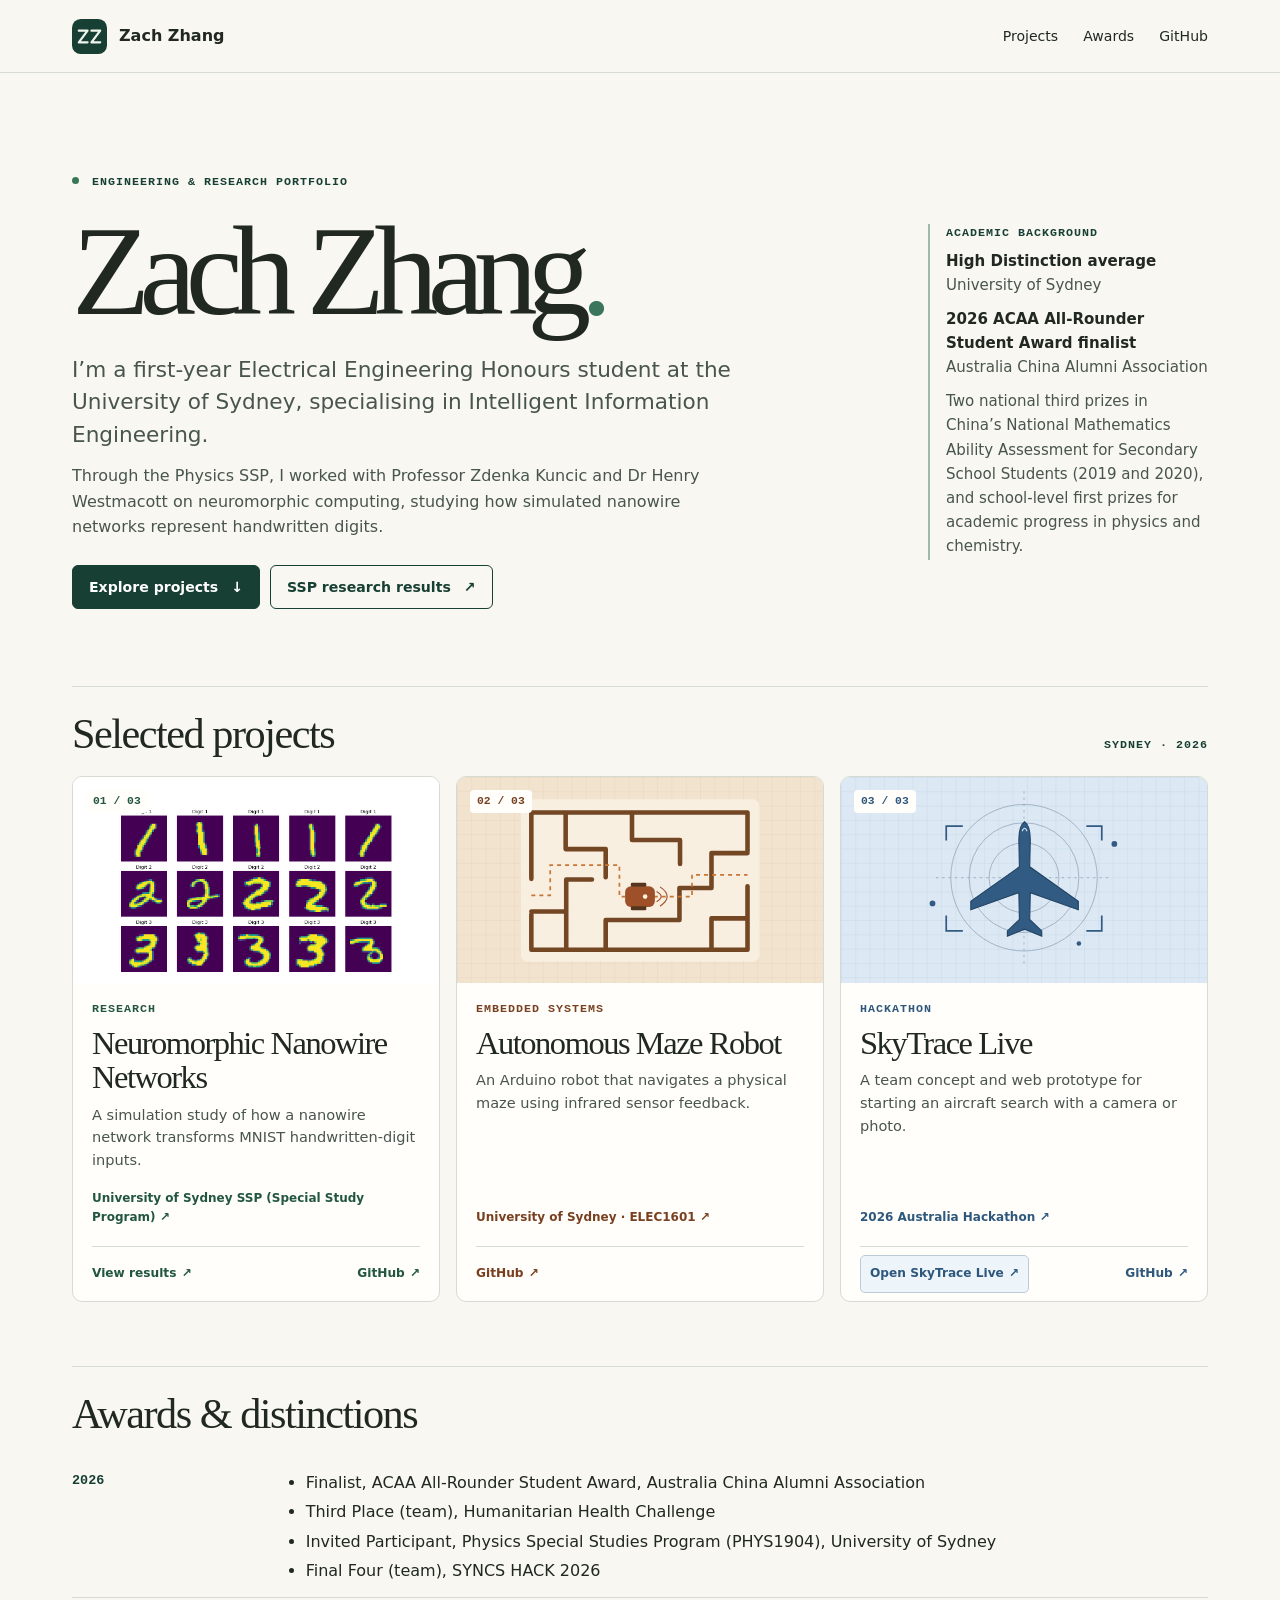
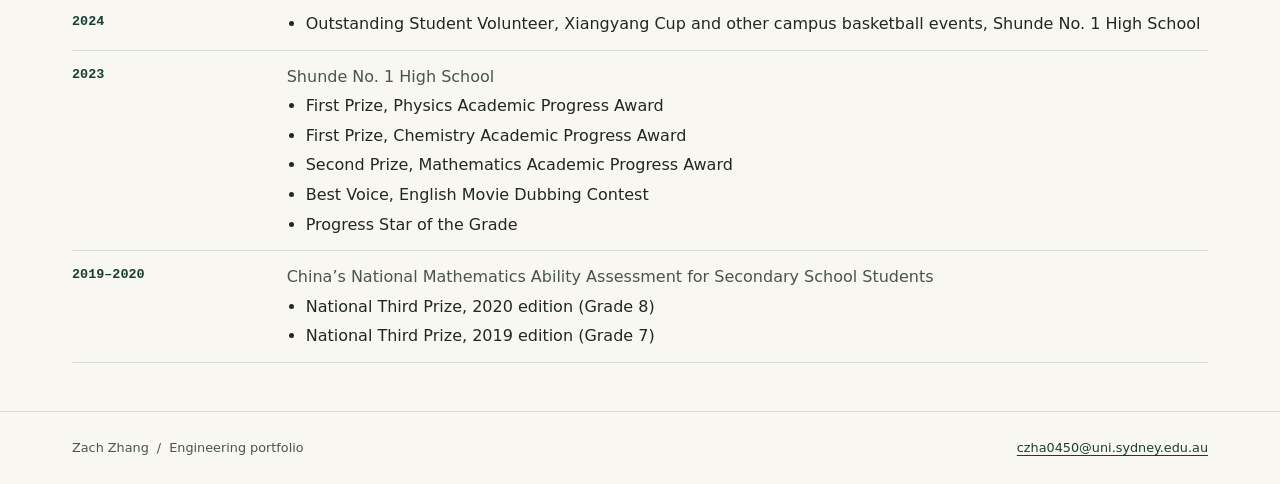
==== commit 9b1950e2: "Add CV honours, university contact and project visuals" ====
--- a/index.html
+++ b/index.html
@@ -6,13 +6,13 @@
   <meta name="description" content="Zach Zhang, a University of Sydney Electrical Engineering Honours student. Projects in neuromorphic computing, embedded systems and aircraft identification.">
   <title>Engineering &amp; Research Portfolio | Zach Zhang</title>
   <link rel="icon" href="assets/mark.svg" type="image/svg+xml">
-  <link rel="stylesheet" href="assets/style.css?v=academic-highlights">
+  <link rel="stylesheet" href="assets/style.css?v=awards-contact">
 </head>
 <body>
   <a class="skip" href="#main">Skip to content</a>
   <header class="top"><div class="wrap bar">
     <a class="brand" href="index.html"><img src="assets/mark.svg" width="35" height="35" alt=""> Zach Zhang</a>
-    <nav aria-label="Main navigation"><a href="index.html#work" aria-current="page">Projects</a><a href="https://github.com/zchenrui712-cell">GitHub</a></nav>
+    <nav aria-label="Main navigation"><a href="#work">Projects</a><a href="#awards">Awards</a><a href="https://github.com/zchenrui712-cell">GitHub</a></nav>
   </div></header>
 
   <main id="main" class="wrap">
@@ -55,7 +55,46 @@
       </a>
       <div class="card-actions"><a class="card-demo" href="skytrace-live/">Open SkyTrace Live <span aria-hidden="true">↗</span></a><a href="https://github.com/zchenrui712-cell/skytrace-live" aria-label="SkyTrace Live on GitHub">GitHub <span aria-hidden="true">↗</span></a></div>
     </article></div></section>
+    <section id="awards" class="awards" aria-labelledby="awards-title">
+      <div class="section-top"><h2 id="awards-title">Awards &amp; distinctions</h2></div>
+      <div class="award-year">
+        <h3>2026</h3>
+        <ul>
+          <li>Finalist, ACAA All-Rounder Student Award, Australia China Alumni Association</li>
+          <li>Third Place (team), Humanitarian Health Challenge</li>
+          <li>Invited Participant, Physics Special Studies Program (PHYS1904), University of Sydney</li>
+          <li>Final Four (team), SYNCS HACK 2026</li>
+        </ul>
+      </div>
+      <div class="award-year">
+        <h3>2024</h3>
+        <ul><li>Outstanding Student Volunteer, Xiangyang Cup and other campus basketball events, Shunde No. 1 High School</li></ul>
+      </div>
+      <div class="award-year">
+        <h3>2023</h3>
+        <div>
+          <p>Shunde No. 1 High School</p>
+          <ul>
+            <li>First Prize, Physics Academic Progress Award</li>
+            <li>First Prize, Chemistry Academic Progress Award</li>
+            <li>Second Prize, Mathematics Academic Progress Award</li>
+            <li>Best Voice, English Movie Dubbing Contest</li>
+            <li>Progress Star of the Grade</li>
+          </ul>
+        </div>
+      </div>
+      <div class="award-year">
+        <h3>2019–2020</h3>
+        <div>
+          <p>China’s National Mathematics Ability Assessment for Secondary School Students</p>
+          <ul>
+            <li>National Third Prize, 2020 edition (Grade 8)</li>
+            <li>National Third Prize, 2019 edition (Grade 7)</li>
+          </ul>
+        </div>
+      </div>
+    </section>
   </main>
-  <footer class="foot"><div class="wrap bar"><span>Zach Zhang <span class="quiet">/</span> Engineering portfolio</span><span class="foot-status">November 2026</span></div></footer>
+  <footer class="foot"><div class="wrap bar contact-bar"><span>Zach Zhang <span class="quiet">/</span> Engineering portfolio</span><a href="mailto:czha0450@uni.sydney.edu.au">czha0450@uni.sydney.edu.au</a></div></footer>
 </body>
 </html>
--- a/assets/style.css
+++ b/assets/style.css
@@ -47,6 +47,14 @@
 .work { border-top: 1px solid var(--line); padding-block: 25px 64px; scroll-margin-top: 16px; }
 .section-top { display: flex; align-items: baseline; justify-content: space-between; gap: 12px; margin-bottom: 20px; }
 .section-top h2 { font-size: clamp(1.8rem, 3.3vw, 2.7rem); letter-spacing: -.035em; }
+.awards { border-top: 1px solid var(--line); padding-block: 25px 48px; scroll-margin-top: 16px; }
+.award-year { display: grid; grid-template-columns: minmax(90px, .22fr) minmax(0, 1fr); gap: 12px; border-bottom: 1px solid var(--line); padding-block: 13px; }
+.award-year h3 { color: var(--green); font: 650 .84rem/1.6 var(--mono); }
+.award-year ul { margin: 0; padding-inline-start: 19px; }
+.award-year li + li { margin-top: 4px; }
+.award-year p { color: var(--muted); margin-bottom: 4px; }
+.contact-bar { flex-wrap: wrap; gap: 4px 16px; padding-block: 12px; }
+.contact-bar a { color: var(--green); text-underline-offset: 3px; }
 .cards { display: grid; grid-template-columns: repeat(3, minmax(0, 1fr)); gap: 16px; }
 .nwn { --accent: #225641; }
 .robot { --accent: #784020; }
@@ -94,6 +102,10 @@
 .logbook-preview img { width: min(100%, 440px); }
 .research-code-heading { margin: 23px 0 8px; font-size: 1.35rem; }
 .research-code { overflow-x: auto; padding: 15px; border: 1px solid var(--line); border-radius: 7px; background: #edf1eb; font: .88rem/1.6 var(--mono); }
+.readout-demo { margin-block: 12px; padding: 14px; border: 1px solid var(--line); border-radius: 7px; background: #fffefa; }
+.readout-demo label { font-weight: 650; }
+.readout-demo select { min-height: 40px; margin-inline-start: 8px; padding: 4px 8px; font: inherit; }
+.readout-demo output { display: block; margin-top: 8px; font-family: var(--mono); overflow-wrap: anywhere; }
 .demo-actions { display: flex; gap: 10px; flex-wrap: wrap; margin-block: 14px; }
 .demo-actions button { cursor: pointer; font-family: inherit; }
 .demo-upload label { display: block; }
@@ -139,6 +151,7 @@
   .detail-hero { gap: 23px; padding-block: 23px 28px; }
   .detail-section { gap: 8px; padding-block: 20px; }
   .detail-section > .eyebrow { margin-top: 0; }
+  .award-year { grid-template-columns: 1fr; gap: 4px; }
   .cv-row { flex-direction: column; gap: 4px; padding-top: 12px; }
 }
 @media (prefers-reduced-motion: reduce) { *, *::before, *::after { transition: none !important; scroll-behavior: auto !important; } }
